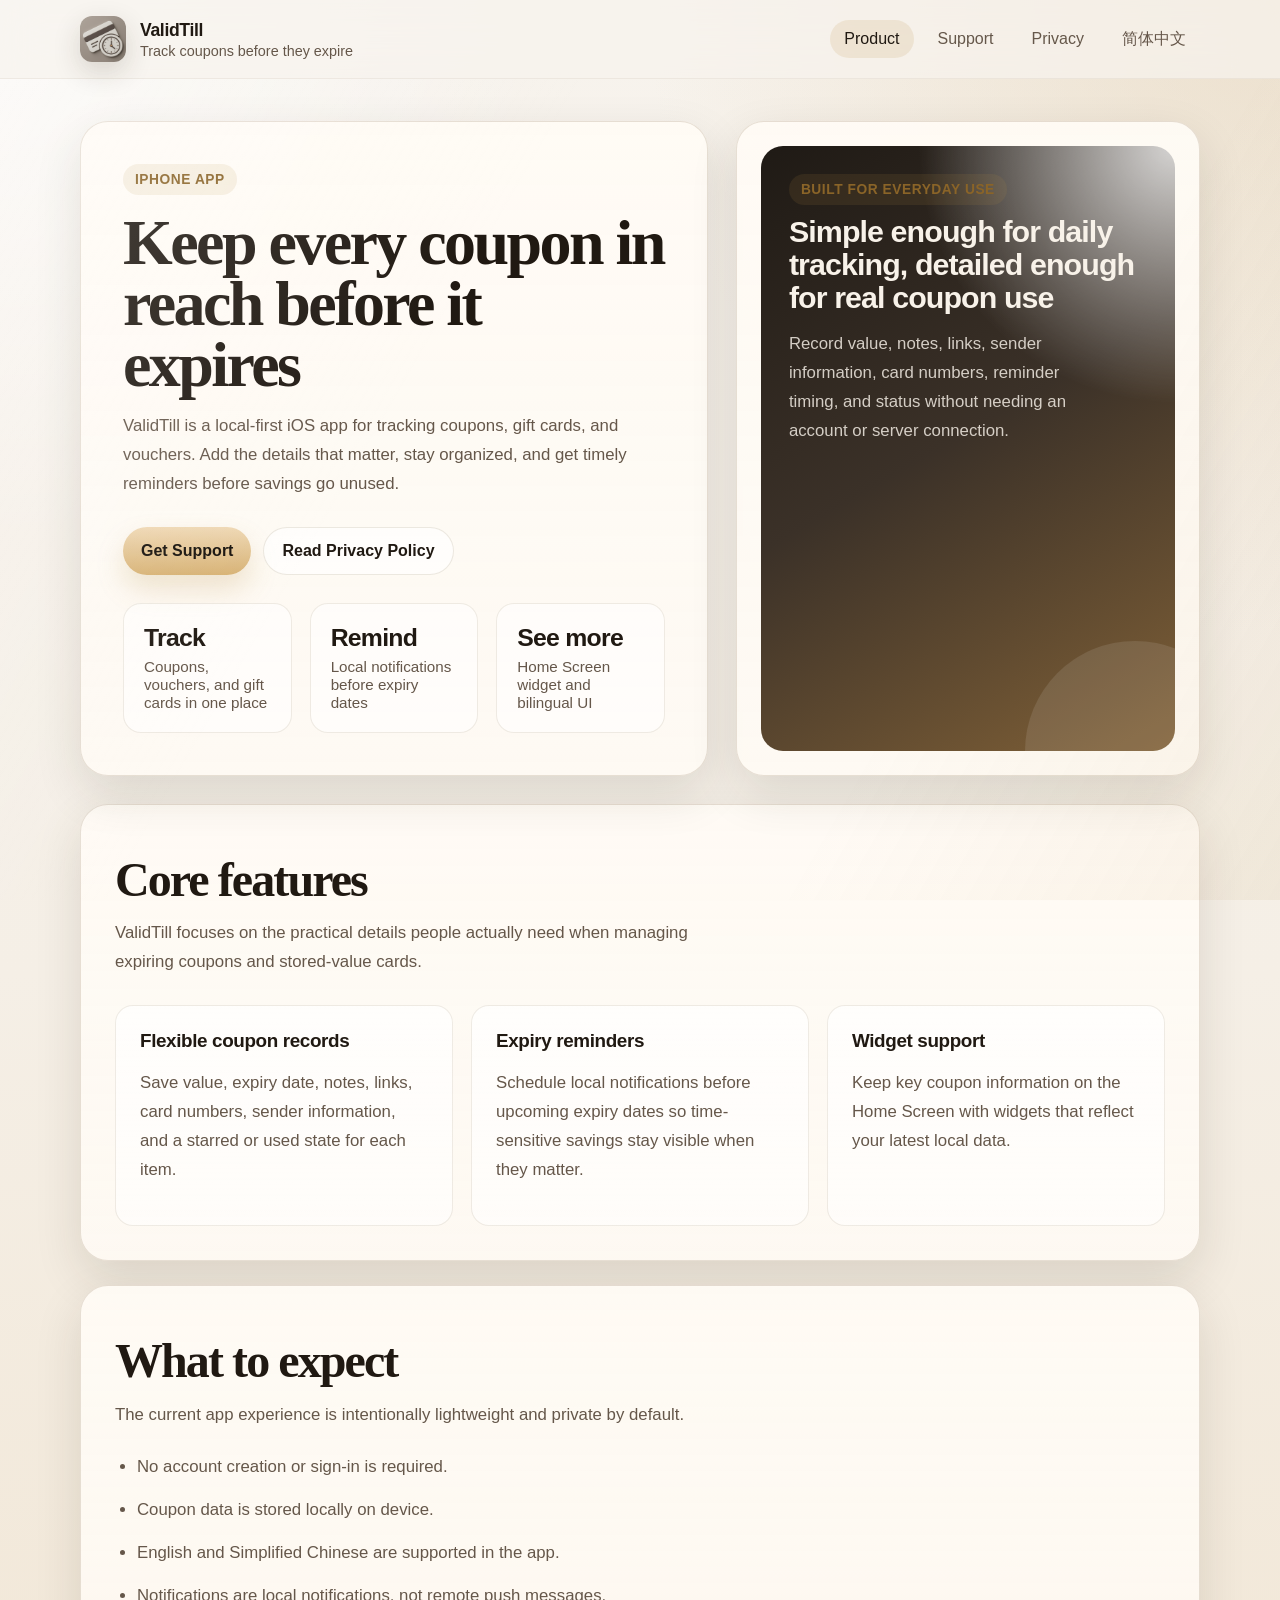
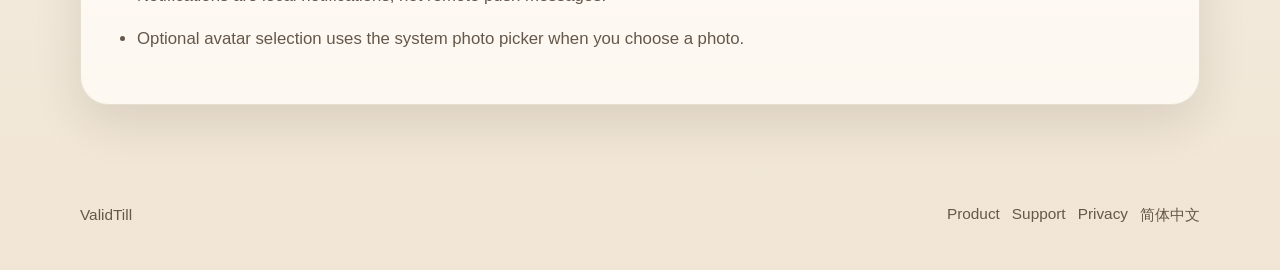
==== en/index.html @ 7db053ad "add webpage" ====
<!DOCTYPE html>
<html lang="en">
  <head>
    <meta charset="utf-8">
    <meta name="viewport" content="width=device-width, initial-scale=1">
    <title>ValidTill | Product</title>
    <meta name="description" content="ValidTill helps you track coupons, gift cards, and vouchers before they expire.">
    <link rel="icon" type="image/png" sizes="32x32" href="../assets/favicon-32x32.png">
    <link rel="icon" type="image/png" sizes="16x16" href="../assets/favicon-16x16.png">
    <link rel="apple-touch-icon" href="../assets/apple-touch-icon.png">
    <link rel="stylesheet" href="../assets/styles.css">
  </head>
  <body>
    <header class="site-header">
      <div class="site-header__inner">
        <a class="brand" href="../">
          <img class="brand__icon" src="../assets/validtill-icon.jpg" alt="ValidTill app icon">
          <div class="brand__wordmark">
            <span class="brand__name">ValidTill</span>
            <span class="brand__tag">Track coupons before they expire</span>
          </div>
        </a>
        <nav class="header-links" aria-label="Primary">
          <a class="is-active" href="./">Product</a>
          <a href="support/">Support</a>
          <a href="privacy/">Privacy</a>
          <a href="../zh/">简体中文</a>
        </nav>
      </div>
    </header>

    <main class="main">
      <div class="page-shell">
        <section class="hero">
          <div class="panel hero__content">
            <span class="eyebrow">iPhone app</span>
            <h1>Keep every coupon in reach before it expires</h1>
            <p>
              ValidTill is a local-first iOS app for tracking coupons, gift cards, and vouchers.
              Add the details that matter, stay organized, and get timely reminders before
              savings go unused.
            </p>
            <div class="hero-actions">
              <a class="button-link" href="support/">Get Support</a>
              <a class="ghost-link" href="privacy/">Read Privacy Policy</a>
            </div>
            <div class="metric-grid">
              <div class="metric">
                <strong>Track</strong>
                <span>Coupons, vouchers, and gift cards in one place</span>
              </div>
              <div class="metric">
                <strong>Remind</strong>
                <span>Local notifications before expiry dates</span>
              </div>
              <div class="metric">
                <strong>See more</strong>
                <span>Home Screen widget and bilingual UI</span>
              </div>
            </div>
          </div>

          <div class="panel hero__visual">
            <div class="hero-card">
              <span class="eyebrow">Built for everyday use</span>
              <h2>Simple enough for daily tracking, detailed enough for real coupon use</h2>
              <p>
                Record value, notes, links, sender information, card numbers, reminder timing,
                and status without needing an account or server connection.
              </p>
            </div>
          </div>
        </section>

        <section class="panel section">
          <div class="section-header">
            <h2>Core features</h2>
            <p>
              ValidTill focuses on the practical details people actually need when managing
              expiring coupons and stored-value cards.
            </p>
          </div>
          <div class="card-grid">
            <article class="card">
              <h3>Flexible coupon records</h3>
              <p>
                Save value, expiry date, notes, links, card numbers, sender information, and a
                starred or used state for each item.
              </p>
            </article>
            <article class="card">
              <h3>Expiry reminders</h3>
              <p>
                Schedule local notifications before upcoming expiry dates so time-sensitive savings
                stay visible when they matter.
              </p>
            </article>
            <article class="card">
              <h3>Widget support</h3>
              <p>
                Keep key coupon information on the Home Screen with widgets that reflect your
                latest local data.
              </p>
            </article>
          </div>
        </section>

        <section class="panel section">
          <div class="section-header">
            <h2>What to expect</h2>
            <p>
              The current app experience is intentionally lightweight and private by default.
            </p>
          </div>
          <ul class="support-list">
            <li>No account creation or sign-in is required.</li>
            <li>Coupon data is stored locally on device.</li>
            <li>English and Simplified Chinese are supported in the app.</li>
            <li>Notifications are local notifications, not remote push messages.</li>
            <li>Optional avatar selection uses the system photo picker when you choose a photo.</li>
          </ul>
        </section>
      </div>
    </main>

    <footer class="footer">
      <div class="footer__inner">
        <span>ValidTill</span>
        <div class="footer-links">
          <a href="./">Product</a>
          <a href="support/">Support</a>
          <a href="privacy/">Privacy</a>
          <a href="../zh/">简体中文</a>
        </div>
      </div>
    </footer>
  </body>
</html>
---- assets/styles.css ----
:root {
  --bg: #f5efe6;
  --bg-accent: #efe3d1;
  --surface: rgba(255, 251, 245, 0.84);
  --surface-strong: rgba(255, 251, 245, 0.94);
  --border: rgba(123, 98, 62, 0.18);
  --text: #201912;
  --text-muted: #65574a;
  --gold: #b78b42;
  --gold-soft: #d8c09a;
  --shadow: 0 18px 48px rgba(42, 31, 16, 0.12);
  --radius-lg: 28px;
  --radius-md: 18px;
  --radius-sm: 12px;
  --content-width: 1120px;
  --nav-height: 78px;
  --font-sans: "Avenir Next", "Helvetica Neue", "Segoe UI", sans-serif;
  --font-display: "Iowan Old Style", "Palatino Linotype", "Book Antiqua", serif;
}

* {
  box-sizing: border-box;
}

html {
  scroll-behavior: smooth;
}

body {
  margin: 0;
  min-height: 100vh;
  color: var(--text);
  font-family: var(--font-sans);
  background:
    radial-gradient(circle at top right, rgba(215, 188, 145, 0.34), transparent 28%),
    radial-gradient(circle at top left, rgba(255, 255, 255, 0.62), transparent 24%),
    linear-gradient(180deg, #f7f3ed 0%, var(--bg) 52%, #f1e6d5 100%);
}

body::before {
  content: "";
  position: fixed;
  inset: 0;
  pointer-events: none;
  background:
    linear-gradient(120deg, rgba(255, 255, 255, 0.24), transparent 35%),
    linear-gradient(300deg, rgba(183, 139, 66, 0.08), transparent 28%);
}

a {
  color: inherit;
  text-decoration: none;
}

img {
  max-width: 100%;
  display: block;
}

.page-shell {
  width: min(calc(100% - 32px), var(--content-width));
  margin: 0 auto;
}

.site-header {
  position: sticky;
  top: 0;
  z-index: 20;
  backdrop-filter: blur(20px);
  background: rgba(247, 243, 237, 0.72);
  border-bottom: 1px solid rgba(123, 98, 62, 0.08);
}

.site-header__inner {
  width: min(calc(100% - 32px), var(--content-width));
  min-height: var(--nav-height);
  margin: 0 auto;
  display: flex;
  align-items: center;
  justify-content: space-between;
  gap: 16px;
}

.brand {
  display: inline-flex;
  align-items: center;
  gap: 14px;
  min-width: 0;
}

.brand__icon {
  width: 46px;
  height: 46px;
  border-radius: 12px;
  box-shadow: 0 10px 28px rgba(42, 31, 16, 0.16);
}

.brand__wordmark {
  display: flex;
  flex-direction: column;
  gap: 2px;
}

.brand__name {
  font-size: 1.1rem;
  font-weight: 700;
  letter-spacing: -0.02em;
}

.brand__tag {
  color: var(--text-muted);
  font-size: 0.9rem;
}

.header-links {
  display: flex;
  flex-wrap: wrap;
  align-items: center;
  justify-content: flex-end;
  gap: 10px;
}

.header-links a {
  padding: 10px 14px;
  border-radius: 999px;
  color: var(--text-muted);
  transition: background-color 120ms ease, color 120ms ease, transform 120ms ease;
}

.header-links a:hover,
.header-links a:focus-visible {
  background: rgba(255, 255, 255, 0.72);
  color: var(--text);
  transform: translateY(-1px);
}

.header-links .is-active {
  background: rgba(183, 139, 66, 0.14);
  color: var(--text);
}

.main {
  padding: 42px 0 72px;
}

.hero {
  display: grid;
  grid-template-columns: minmax(0, 1.15fr) minmax(300px, 0.85fr);
  gap: 28px;
  align-items: stretch;
  margin-bottom: 28px;
}

.panel {
  background: linear-gradient(180deg, var(--surface-strong), var(--surface));
  border: 1px solid var(--border);
  border-radius: var(--radius-lg);
  box-shadow: var(--shadow);
}

.hero__content {
  padding: 42px;
}

.eyebrow {
  display: inline-flex;
  align-items: center;
  gap: 8px;
  padding: 8px 12px;
  border-radius: 999px;
  background: rgba(183, 139, 66, 0.12);
  color: #8a6428;
  font-size: 0.86rem;
  font-weight: 700;
  letter-spacing: 0.04em;
  text-transform: uppercase;
}

.hero h1,
.section-header h1,
.section-header h2 {
  margin: 18px 0 14px;
  font-family: var(--font-display);
  font-size: clamp(2.3rem, 5vw, 4.2rem);
  line-height: 0.95;
  letter-spacing: -0.04em;
}

.hero p,
.section-header p,
.card p,
.faq p,
.policy p,
.policy li,
.support-list li {
  color: var(--text-muted);
  font-size: 1.05rem;
  line-height: 1.72;
}

.hero-actions,
.link-grid {
  display: flex;
  flex-wrap: wrap;
  gap: 12px;
  margin-top: 28px;
}

.button-link,
.ghost-link {
  display: inline-flex;
  align-items: center;
  justify-content: center;
  gap: 8px;
  min-height: 48px;
  padding: 0 18px;
  border-radius: 999px;
  font-weight: 700;
  transition: transform 120ms ease, box-shadow 120ms ease, background-color 120ms ease;
}

.button-link {
  color: #17120c;
  background: linear-gradient(180deg, #efd8b4, #d7b274);
  box-shadow: 0 14px 28px rgba(183, 139, 66, 0.22);
}

.button-link:hover,
.button-link:focus-visible {
  transform: translateY(-1px);
  box-shadow: 0 16px 32px rgba(183, 139, 66, 0.28);
}

.ghost-link {
  color: var(--text);
  background: rgba(255, 255, 255, 0.64);
  border: 1px solid rgba(123, 98, 62, 0.14);
}

.ghost-link:hover,
.ghost-link:focus-visible {
  transform: translateY(-1px);
  background: rgba(255, 255, 255, 0.82);
}

.hero__visual {
  padding: 24px;
  display: flex;
  align-items: stretch;
}

.hero-card {
  position: relative;
  flex: 1;
  overflow: hidden;
  border-radius: calc(var(--radius-lg) - 6px);
  background:
    radial-gradient(circle at top right, rgba(255, 255, 255, 0.8), transparent 35%),
    linear-gradient(150deg, #1f1a15 0%, #3b3128 48%, #816137 100%);
  padding: 28px;
  color: #f8f2e9;
}

.hero-card::after {
  content: "";
  position: absolute;
  width: 220px;
  height: 220px;
  right: -70px;
  bottom: -110px;
  border-radius: 50%;
  background: rgba(255, 255, 255, 0.1);
}

.hero-card h2 {
  margin: 10px 0 10px;
  font-size: 1.9rem;
  line-height: 1.08;
  letter-spacing: -0.03em;
}

.hero-card p {
  max-width: 34ch;
  color: rgba(248, 242, 233, 0.82);
}

.metric-grid,
.card-grid {
  display: grid;
  gap: 18px;
  margin-top: 28px;
}

.metric-grid {
  grid-template-columns: repeat(3, minmax(0, 1fr));
}

.metric {
  padding: 20px;
  border-radius: var(--radius-md);
  background: rgba(255, 255, 255, 0.56);
  border: 1px solid rgba(123, 98, 62, 0.12);
}

.metric strong {
  display: block;
  margin-bottom: 6px;
  font-size: 1.55rem;
  letter-spacing: -0.03em;
}

.metric span {
  color: var(--text-muted);
  font-size: 0.95rem;
}

.card-grid {
  grid-template-columns: repeat(3, minmax(0, 1fr));
}

.card {
  padding: 24px;
  border-radius: var(--radius-md);
  background: linear-gradient(180deg, rgba(255, 255, 255, 0.72), rgba(255, 255, 255, 0.56));
  border: 1px solid rgba(123, 98, 62, 0.12);
}

.card h3 {
  margin: 0 0 10px;
  font-size: 1.18rem;
  letter-spacing: -0.02em;
}

.section {
  margin-top: 24px;
  padding: 34px;
}

.section-header {
  max-width: 70ch;
  margin-bottom: 24px;
}

.section-header h2,
.section-header h1 {
  font-size: clamp(2rem, 4vw, 3rem);
}

.support-list,
.policy-list {
  display: grid;
  gap: 14px;
  padding-left: 22px;
}

.support-layout {
  display: grid;
  grid-template-columns: minmax(0, 0.95fr) minmax(280px, 0.65fr);
  gap: 24px;
}

.faq-list {
  display: grid;
  gap: 14px;
}

.faq {
  padding: 22px;
  border-radius: var(--radius-md);
  background: rgba(255, 255, 255, 0.56);
  border: 1px solid rgba(123, 98, 62, 0.12);
}

.faq h3,
.policy h2,
.policy h3 {
  margin: 0 0 10px;
  letter-spacing: -0.02em;
}

.policy h3:not(:first-child) {
  margin-top: 22px;
}

.policy-meta {
  color: var(--text-muted);
  font-size: 0.96rem;
}

.policy-blocks {
  display: grid;
  gap: 18px;
}

.policy {
  padding: 24px;
  border-radius: var(--radius-md);
  background: rgba(255, 255, 255, 0.58);
  border: 1px solid rgba(123, 98, 62, 0.12);
}

.policy ul {
  margin: 0;
  padding-left: 22px;
}

.callout {
  padding: 24px;
  border-radius: var(--radius-md);
  background: linear-gradient(180deg, rgba(242, 227, 201, 0.6), rgba(255, 255, 255, 0.52));
  border: 1px solid rgba(183, 139, 66, 0.2);
}

.callout h3 {
  margin: 0 0 10px;
  font-size: 1.2rem;
  letter-spacing: -0.02em;
}

.footer {
  padding: 28px 0 44px;
  color: var(--text-muted);
  font-size: 0.96rem;
}

.footer__inner {
  width: min(calc(100% - 32px), var(--content-width));
  margin: 0 auto;
  display: flex;
  flex-wrap: wrap;
  align-items: center;
  justify-content: space-between;
  gap: 16px;
}

.footer-links {
  display: flex;
  flex-wrap: wrap;
  gap: 12px;
}

@media (max-width: 980px) {
  .hero,
  .support-layout,
  .card-grid {
    grid-template-columns: 1fr;
  }

  .metric-grid {
    grid-template-columns: 1fr;
  }

  .hero__content,
  .section,
  .hero__visual {
    padding: 26px;
  }

  .hero h1,
  .section-header h1,
  .section-header h2 {
    line-height: 1;
  }
}

@media (max-width: 720px) {
  .site-header__inner {
    padding: 14px 0;
    align-items: flex-start;
    flex-direction: column;
  }

  .header-links {
    width: 100%;
    justify-content: flex-start;
  }

  .main {
    padding-top: 28px;
  }

  .brand__tag {
    font-size: 0.84rem;
  }

  .hero-card h2 {
    font-size: 1.55rem;
  }

  .hero p,
  .section-header p,
  .card p,
  .faq p,
  .policy p,
  .policy li,
  .support-list li {
    font-size: 1rem;
  }
}
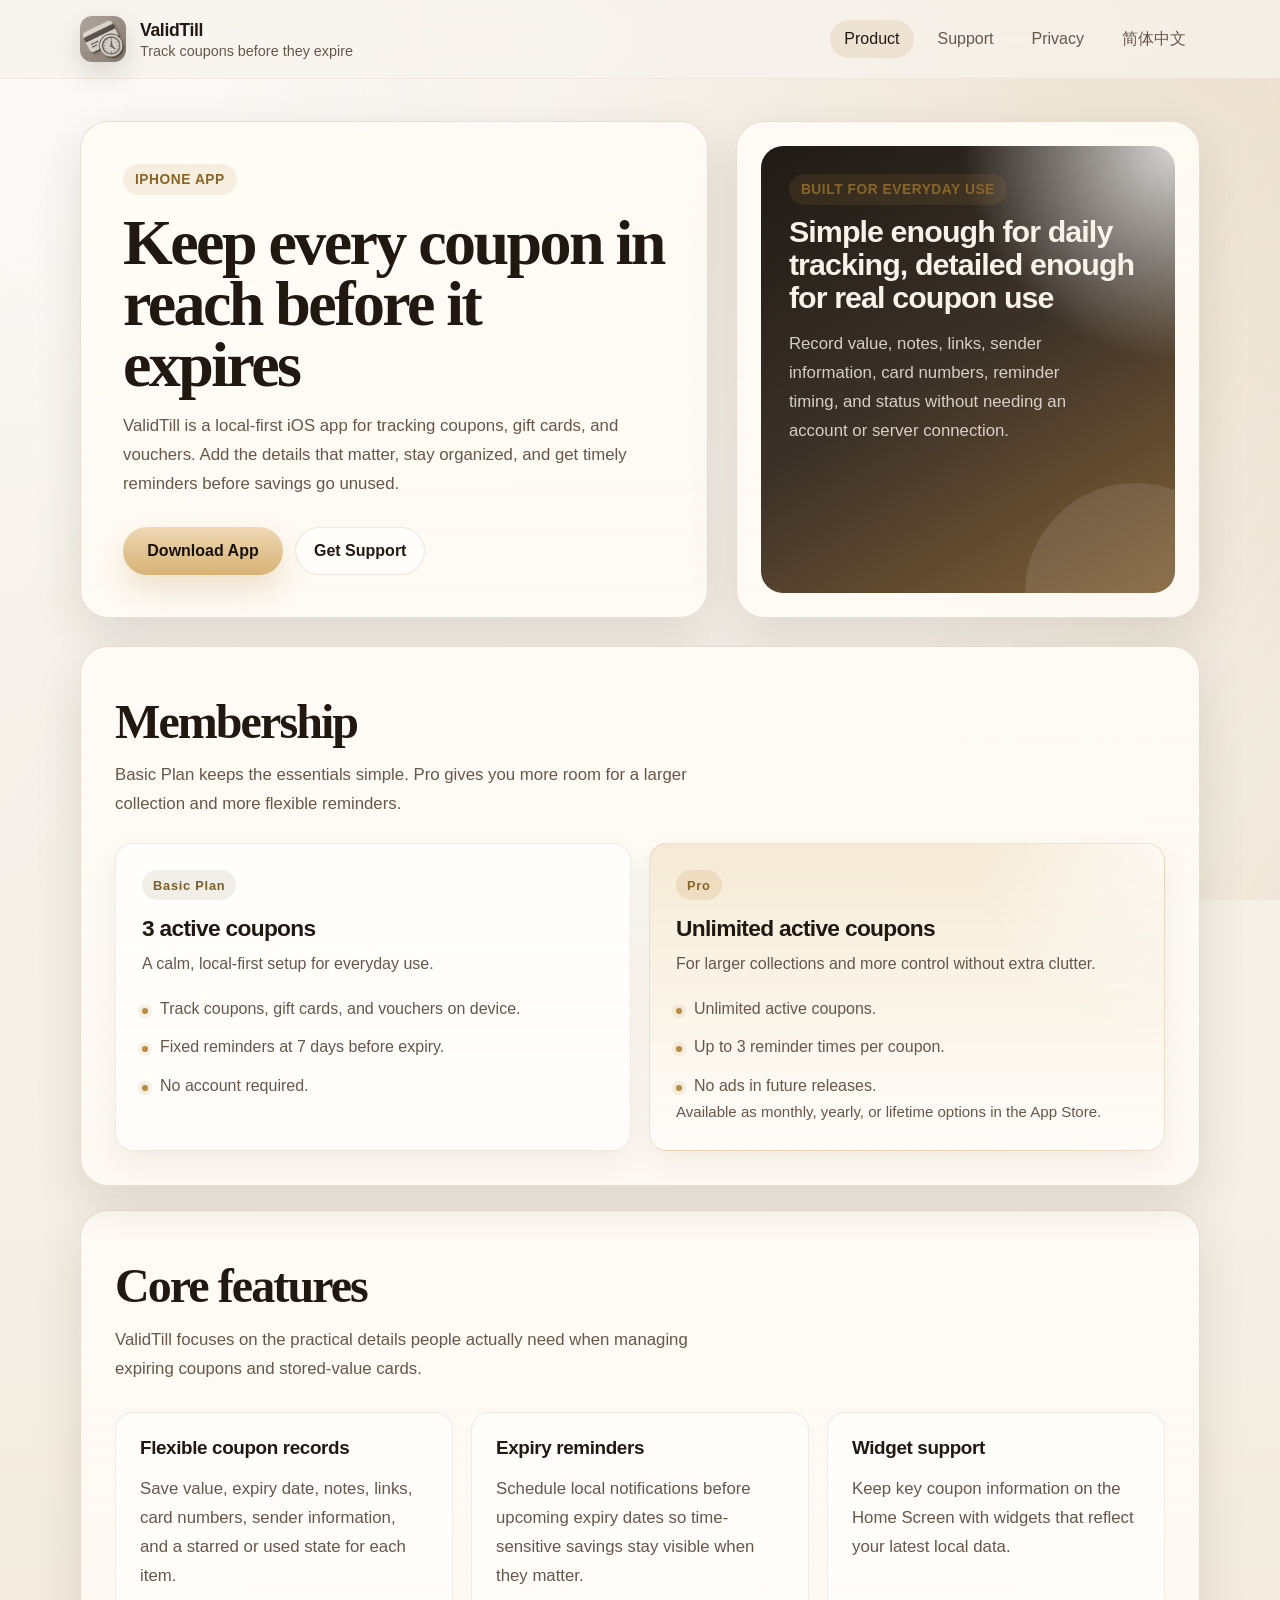
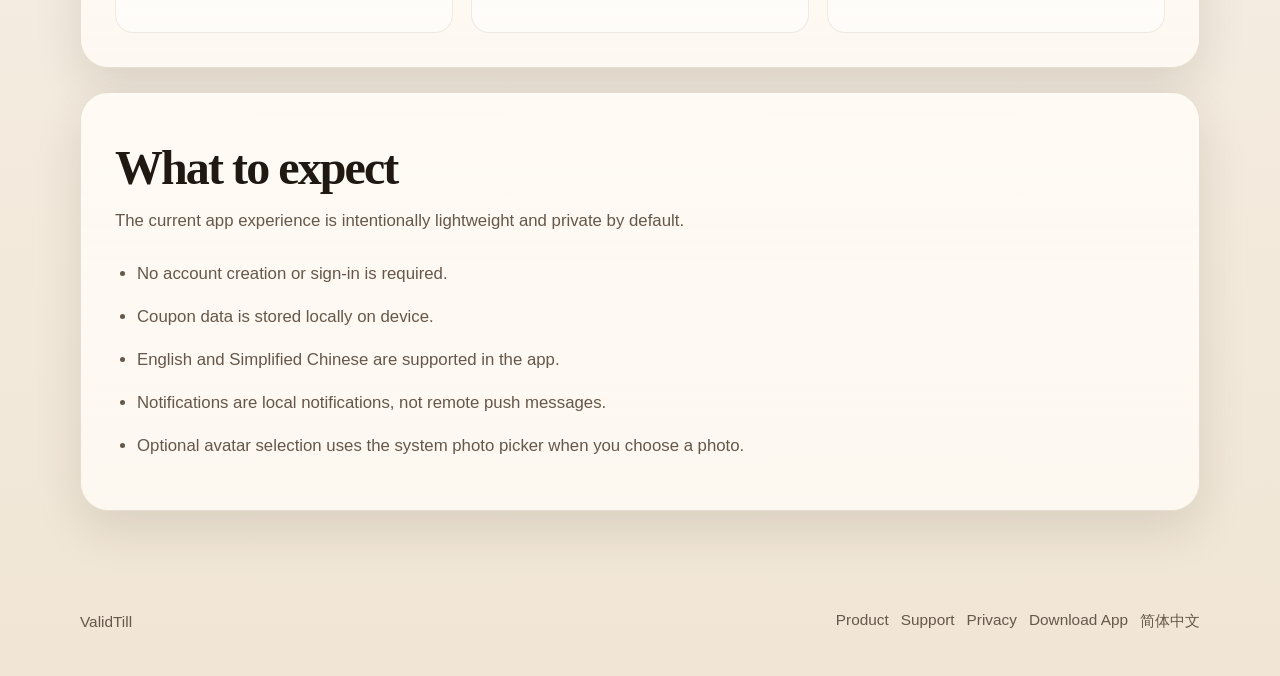
==== commit 85a088ea: "update" ====
--- a/en/index.html
+++ b/en/index.html
@@ -3,12 +3,65 @@
   <head>
     <meta charset="utf-8">
     <meta name="viewport" content="width=device-width, initial-scale=1">
-    <title>ValidTill | Product</title>
-    <meta name="description" content="ValidTill helps you track coupons, gift cards, and vouchers before they expire.">
+    <title>ValidTill | Coupon, gift card, and voucher tracker for iPhone</title>
+    <meta
+      name="description"
+      content="Track coupons, gift cards, and vouchers on your iPhone with ValidTill. Pro adds unlimited active coupons, flexible reminders, and future ad-free use."
+    >
+    <meta name="robots" content="index,follow,max-image-preview:large">
+    <meta name="theme-color" content="#f5efe6">
+    <link rel="canonical" href="https://validtill.oaky.ltd/en/">
+    <link rel="alternate" hreflang="en" href="https://validtill.oaky.ltd/en/">
+    <link rel="alternate" hreflang="zh-Hans" href="https://validtill.oaky.ltd/zh/">
+    <link rel="alternate" hreflang="x-default" href="https://validtill.oaky.ltd/">
+    <meta property="og:site_name" content="ValidTill">
+    <meta property="og:type" content="website">
+    <meta property="og:locale" content="en_US">
+    <meta property="og:locale:alternate" content="zh_CN">
+    <meta
+      property="og:title"
+      content="ValidTill | Coupon, gift card, and voucher tracker for iPhone"
+    >
+    <meta
+      property="og:description"
+      content="Track coupons, gift cards, and vouchers on your iPhone with ValidTill. Pro adds unlimited active coupons, flexible reminders, and future ad-free use."
+    >
+    <meta property="og:url" content="https://validtill.oaky.ltd/en/">
+    <meta property="og:image" content="https://validtill.oaky.ltd/assets/social-preview-en.jpg">
+    <meta property="og:image:alt" content="ValidTill social preview image with the app logo">
+    <meta name="twitter:card" content="summary_large_image">
+    <meta
+      name="twitter:title"
+      content="ValidTill | Coupon, gift card, and voucher tracker for iPhone"
+    >
+    <meta
+      name="twitter:description"
+      content="Track coupons, gift cards, and vouchers on your iPhone with ValidTill. Pro adds unlimited active coupons, flexible reminders, and future ad-free use."
+    >
+    <meta name="twitter:image" content="https://validtill.oaky.ltd/assets/social-preview-en.jpg">
+    <meta property="og:image:width" content="1200">
+    <meta property="og:image:height" content="630">
+    <meta name="twitter:image:alt" content="ValidTill social preview image with the app logo">
     <link rel="icon" type="image/png" sizes="32x32" href="../assets/favicon-32x32.png">
     <link rel="icon" type="image/png" sizes="16x16" href="../assets/favicon-16x16.png">
     <link rel="apple-touch-icon" href="../assets/apple-touch-icon.png">
     <link rel="stylesheet" href="../assets/styles.css">
+    <script type="application/ld+json">
+      {
+        "@context": "https://schema.org",
+        "@type": "SoftwareApplication",
+        "name": "ValidTill",
+        "applicationCategory": "UtilitiesApplication",
+        "operatingSystem": "iOS",
+        "description": "Track coupons, gift cards, and vouchers on your iPhone with ValidTill. Pro adds unlimited active coupons, flexible reminders, and future ad-free use.",
+        "url": "https://validtill.oaky.ltd/en/",
+        "inLanguage": "en",
+        "author": {
+          "@type": "Organization",
+          "name": "Oaky"
+        }
+      }
+    </script>
   </head>
   <body>
     <header class="site-header">
@@ -20,12 +73,28 @@
             <span class="brand__tag">Track coupons before they expire</span>
           </div>
         </a>
-        <nav class="header-links" aria-label="Primary">
-          <a class="is-active" href="./">Product</a>
-          <a href="support/">Support</a>
-          <a href="privacy/">Privacy</a>
-          <a href="../zh/">简体中文</a>
-        </nav>
+        <div class="header-actions">
+          <nav class="header-links header-links--desktop" aria-label="Primary">
+            <a class="is-active" href="./">Product</a>
+            <a href="support/">Support</a>
+            <a href="privacy/">Privacy</a>
+          </nav>
+          <details class="header-menu">
+            <summary class="header-menu__trigger" aria-label="Pages">
+              <span class="header-menu__bars" aria-hidden="true">
+                <span></span>
+                <span></span>
+                <span></span>
+              </span>
+            </summary>
+            <div class="header-menu__panel">
+              <a class="is-active" href="./">Product</a>
+              <a href="support/">Support</a>
+              <a href="privacy/">Privacy</a>
+            </div>
+          </details>
+          <a class="header-language" href="../zh/">简体中文</a>
+        </div>
       </div>
     </header>
 
@@ -41,22 +110,14 @@
               savings go unused.
             </p>
             <div class="hero-actions">
-              <a class="button-link" href="support/">Get Support</a>
-              <a class="ghost-link" href="privacy/">Read Privacy Policy</a>
-            </div>
-            <div class="metric-grid">
-              <div class="metric">
-                <strong>Track</strong>
-                <span>Coupons, vouchers, and gift cards in one place</span>
-              </div>
-              <div class="metric">
-                <strong>Remind</strong>
-                <span>Local notifications before expiry dates</span>
-              </div>
-              <div class="metric">
-                <strong>See more</strong>
-                <span>Home Screen widget and bilingual UI</span>
-              </div>
+              <details class="download-qr">
+                <summary class="button-link download-qr__trigger">Download App</summary>
+                <div class="download-qr__panel">
+                  <img src="../assets/qr_code/validtill_ios_qr_code.png" alt="QR code to download ValidTill from the App Store">
+                  <p>Scan with your iPhone to open the App Store.</p>
+                </div>
+              </details>
+              <a class="ghost-link" href="support/">Get Support</a>
             </div>
           </div>
 
@@ -69,6 +130,38 @@
                 and status without needing an account or server connection.
               </p>
             </div>
+          </div>
+        </section>
+
+        <section class="panel section section--membership">
+          <div class="section-header">
+            <h2>Membership</h2>
+            <p>Basic Plan keeps the essentials simple. Pro gives you more room for a larger collection and more flexible reminders.</p>
+          </div>
+          <div class="membership-grid">
+            <article class="membership-plan">
+              <span class="membership-plan__label">Basic Plan</span>
+              <h3>3 active coupons</h3>
+              <p>A calm, local-first setup for everyday use.</p>
+              <ul class="membership-list">
+                <li>Track coupons, gift cards, and vouchers on device.</li>
+                <li>Fixed reminders at 7 days before expiry.</li>
+                <li>No account required.</li>
+              </ul>
+            </article>
+            <article class="membership-plan membership-plan--pro">
+              <span class="membership-plan__label membership-plan__label--pro">Pro</span>
+              <h3>Unlimited active coupons</h3>
+              <p>For larger collections and more control without extra clutter.</p>
+              <ul class="membership-list">
+                <li>Unlimited active coupons.</li>
+                <li>Up to 3 reminder times per coupon.</li>
+                <li>No ads in future releases.</li>
+              </ul>
+              <p class="membership-note">
+                Available as monthly, yearly, or lifetime options in the App Store.
+              </p>
+            </article>
           </div>
         </section>
 
@@ -130,9 +223,11 @@
           <a href="./">Product</a>
           <a href="support/">Support</a>
           <a href="privacy/">Privacy</a>
+          <a href="https://apps.apple.com/us/app/validtill/id6760955448" target="_blank" rel="noopener noreferrer">Download App</a>
           <a href="../zh/">简体中文</a>
         </div>
       </div>
     </footer>
+    <script src="../assets/site.js" defer></script>
   </body>
 </html>
--- a/assets/styles.css
+++ b/assets/styles.css
@@ -86,6 +86,7 @@
   align-items: center;
   gap: 14px;
   min-width: 0;
+  flex: 1 1 auto;
 }
 
 .brand__icon {
@@ -99,6 +100,7 @@
   display: flex;
   flex-direction: column;
   gap: 2px;
+  min-width: 0;
 }
 
 .brand__name {
@@ -114,27 +116,145 @@
 
 .header-links {
   display: flex;
-  flex-wrap: wrap;
+  flex-wrap: nowrap;
   align-items: center;
   justify-content: flex-end;
   gap: 10px;
-}
-
-.header-links a {
+  min-width: 0;
+}
+
+.header-links a,
+.header-language {
+  display: inline-flex;
+  align-items: center;
+  justify-content: center;
   padding: 10px 14px;
   border-radius: 999px;
   color: var(--text-muted);
   transition: background-color 120ms ease, color 120ms ease, transform 120ms ease;
+  white-space: nowrap;
 }
 
 .header-links a:hover,
-.header-links a:focus-visible {
+.header-links a:focus-visible,
+.header-language:hover,
+.header-language:focus-visible {
   background: rgba(255, 255, 255, 0.72);
   color: var(--text);
   transform: translateY(-1px);
 }
 
 .header-links .is-active {
+  background: rgba(183, 139, 66, 0.14);
+  color: var(--text);
+}
+
+.header-actions {
+  display: flex;
+  align-items: center;
+  justify-content: flex-end;
+  gap: 10px;
+  min-width: 0;
+  flex: 0 0 auto;
+}
+
+.header-menu {
+  position: relative;
+  display: none;
+  flex: 0 0 auto;
+}
+
+.header-menu > summary {
+  list-style: none;
+}
+
+.header-menu > summary::-webkit-details-marker {
+  display: none;
+}
+
+.header-menu__trigger {
+  display: inline-flex;
+  align-items: center;
+  justify-content: center;
+  width: 44px;
+  height: 44px;
+  padding: 0;
+  border-radius: 14px;
+  border: 1px solid rgba(123, 98, 62, 0.14);
+  background: rgba(255, 255, 255, 0.64);
+  color: var(--text);
+  cursor: pointer;
+  transition: background-color 120ms ease, border-color 120ms ease, color 120ms ease, transform 120ms ease;
+}
+
+.header-menu__trigger:hover,
+.header-menu__trigger:focus-visible {
+  background: rgba(255, 255, 255, 0.84);
+  transform: translateY(-1px);
+}
+
+.header-menu[open] > .header-menu__trigger {
+  background: rgba(183, 139, 66, 0.14);
+  border-color: rgba(183, 139, 66, 0.22);
+  color: #8a6428;
+}
+
+.header-menu__bars {
+  width: 18px;
+  display: grid;
+  gap: 3px;
+}
+
+.header-menu__bars span {
+  display: block;
+  height: 2px;
+  border-radius: 999px;
+  background: currentColor;
+}
+
+.header-menu__panel {
+  position: absolute;
+  top: calc(100% + 12px);
+  right: 0;
+  width: 184px;
+  padding: 8px;
+  border-radius: 20px;
+  background: linear-gradient(180deg, rgba(255, 251, 245, 0.98), rgba(255, 248, 239, 0.92));
+  border: 1px solid rgba(123, 98, 62, 0.14);
+  box-shadow: 0 24px 52px rgba(42, 31, 16, 0.18);
+  opacity: 0;
+  transform: translateY(-8px) scale(0.98);
+  visibility: hidden;
+  pointer-events: none;
+  z-index: 30;
+  transition: opacity 160ms ease, transform 160ms ease, visibility 0s linear 160ms;
+}
+
+.header-menu[open] .header-menu__panel {
+  opacity: 1;
+  transform: translateY(0) scale(1);
+  visibility: visible;
+  pointer-events: auto;
+  transition: opacity 160ms ease, transform 160ms ease;
+}
+
+.header-menu__panel a {
+  display: flex;
+  align-items: center;
+  min-height: 40px;
+  padding: 0 12px;
+  border-radius: 12px;
+  color: var(--text-muted);
+  transition: background-color 120ms ease, color 120ms ease;
+}
+
+.header-menu__panel a:hover,
+.header-menu__panel a:focus-visible {
+  background: rgba(255, 255, 255, 0.82);
+  color: var(--text);
+}
+
+.header-menu__panel .is-active {
   background: rgba(183, 139, 66, 0.14);
   color: var(--text);
 }
@@ -202,8 +322,19 @@
 .link-grid {
   display: flex;
   flex-wrap: wrap;
+  align-items: flex-start;
   gap: 12px;
   margin-top: 28px;
+}
+
+.hero-note {
+  max-width: 46ch;
+  margin-top: 18px;
+  padding-left: 14px;
+  border-left: 3px solid rgba(183, 139, 66, 0.32);
+  color: var(--text-muted);
+  font-size: 0.98rem;
+  line-height: 1.68;
 }
 
 .button-link,
@@ -219,6 +350,13 @@
   transition: transform 120ms ease, box-shadow 120ms ease, background-color 120ms ease;
 }
 
+button.button-link {
+  appearance: none;
+  border: 0;
+  cursor: pointer;
+  font: inherit;
+}
+
 .button-link {
   color: #17120c;
   background: linear-gradient(180deg, #efd8b4, #d7b274);
@@ -241,6 +379,75 @@
 .ghost-link:focus-visible {
   transform: translateY(-1px);
   background: rgba(255, 255, 255, 0.82);
+}
+
+.download-qr {
+  position: relative;
+  display: inline-flex;
+  flex-direction: column;
+  align-items: flex-start;
+}
+
+.download-qr > summary {
+  list-style: none;
+}
+
+.download-qr > summary::-webkit-details-marker {
+  display: none;
+}
+
+.download-qr__trigger {
+  min-width: 160px;
+}
+
+.download-qr__panel {
+  position: absolute;
+  left: 0;
+  bottom: calc(100% + 14px);
+  width: min(320px, calc(100vw - 32px));
+  padding: 18px;
+  border-radius: 24px;
+  background: linear-gradient(180deg, rgba(255, 251, 245, 0.98), rgba(255, 248, 239, 0.92));
+  border: 1px solid rgba(123, 98, 62, 0.14);
+  box-shadow: 0 24px 52px rgba(42, 31, 16, 0.18);
+  opacity: 0;
+  transform: translateY(8px) scale(0.98);
+  visibility: hidden;
+  pointer-events: none;
+  z-index: 10;
+  transition: opacity 160ms ease, transform 160ms ease, visibility 0s linear 160ms;
+}
+
+.download-qr[open] .download-qr__panel {
+  opacity: 1;
+  transform: translateY(0) scale(1);
+  visibility: visible;
+  pointer-events: auto;
+  transition: opacity 160ms ease, transform 160ms ease;
+}
+
+.download-qr__panel img {
+  display: block;
+  width: 100%;
+  max-width: 220px;
+  margin: 0 auto 14px;
+  padding: 12px;
+  border-radius: 20px;
+  background: #ffffff;
+}
+
+.download-qr__panel p {
+  margin: 0;
+  color: var(--text-muted);
+  font-size: 0.96rem;
+  line-height: 1.6;
+  text-align: center;
+}
+
+.download-qr > summary.button-link:hover,
+.download-qr > summary.button-link:focus-visible {
+  transform: translateY(-1px);
+  box-shadow: 0 16px 32px rgba(183, 139, 66, 0.28);
 }
 
 .hero__visual {
@@ -318,6 +525,98 @@
   grid-template-columns: repeat(3, minmax(0, 1fr));
 }
 
+.membership-grid {
+  display: grid;
+  grid-template-columns: repeat(2, minmax(0, 1fr));
+  gap: 18px;
+}
+
+.membership-plan {
+  padding: 26px;
+  border-radius: var(--radius-md);
+  background: linear-gradient(180deg, rgba(255, 255, 255, 0.72), rgba(255, 255, 255, 0.56));
+  border: 1px solid rgba(123, 98, 62, 0.12);
+  box-shadow: 0 14px 32px rgba(42, 31, 16, 0.06);
+  transition: transform 140ms ease, box-shadow 140ms ease, border-color 140ms ease;
+}
+
+.membership-plan:hover,
+.membership-plan:focus-within {
+  transform: translateY(-2px);
+  box-shadow: 0 18px 36px rgba(42, 31, 16, 0.09);
+}
+
+.membership-plan--pro {
+  background:
+    radial-gradient(circle at top right, rgba(255, 255, 255, 0.7), transparent 32%),
+    linear-gradient(180deg, rgba(242, 227, 201, 0.72), rgba(255, 255, 255, 0.58));
+  border-color: rgba(183, 139, 66, 0.22);
+}
+
+.membership-plan__label {
+  display: inline-flex;
+  align-items: center;
+  min-height: 30px;
+  padding: 0 11px;
+  border-radius: 999px;
+  background: rgba(123, 98, 62, 0.1);
+  color: #7b5e28;
+  font-size: 0.8rem;
+  font-weight: 700;
+  letter-spacing: 0.06em;
+}
+
+.membership-plan__label--pro {
+  background: rgba(183, 139, 66, 0.16);
+  color: #8a6428;
+}
+
+.membership-plan h3 {
+  margin: 16px 0 10px;
+  font-size: 1.42rem;
+  line-height: 1.1;
+  letter-spacing: -0.03em;
+}
+
+.membership-plan p {
+  margin: 0;
+  color: var(--text-muted);
+  line-height: 1.68;
+}
+
+.membership-list {
+  display: grid;
+  gap: 12px;
+  margin: 18px 0 0;
+  padding: 0;
+  list-style: none;
+}
+
+.membership-list li {
+  position: relative;
+  padding-left: 18px;
+  color: var(--text-muted);
+  line-height: 1.65;
+}
+
+.membership-list li::before {
+  content: "";
+  position: absolute;
+  left: 0;
+  top: 0.75em;
+  width: 6px;
+  height: 6px;
+  border-radius: 50%;
+  background: var(--gold);
+  box-shadow: 0 0 0 4px rgba(183, 139, 66, 0.12);
+}
+
+.membership-note {
+  margin-top: 14px;
+  color: var(--text-muted);
+  font-size: 0.94rem;
+}
+
 .card {
   padding: 24px;
   border-radius: var(--radius-md);
@@ -439,10 +738,35 @@
   gap: 12px;
 }
 
+@keyframes rise-up {
+  from {
+    opacity: 0;
+    transform: translateY(12px);
+  }
+
+  to {
+    opacity: 1;
+    transform: translateY(0);
+  }
+}
+
+.hero__content {
+  animation: rise-up 620ms ease both;
+}
+
+.hero__visual {
+  animation: rise-up 620ms ease 90ms both;
+}
+
+.section--membership {
+  animation: rise-up 620ms ease 150ms both;
+}
+
 @media (max-width: 980px) {
   .hero,
   .support-layout,
-  .card-grid {
+  .card-grid,
+  .membership-grid {
     grid-template-columns: 1fr;
   }
 
@@ -456,6 +780,10 @@
     padding: 26px;
   }
 
+  .download-qr__panel {
+    width: min(300px, calc(100vw - 32px));
+  }
+
   .hero h1,
   .section-header h1,
   .section-header h2 {
@@ -463,32 +791,55 @@
   }
 }
 
-@media (max-width: 720px) {
+@media (max-width: 800px) {
   .site-header__inner {
-    padding: 14px 0;
-    align-items: flex-start;
-    flex-direction: column;
-  }
-
-  .header-links {
-    width: 100%;
-    justify-content: flex-start;
+    min-height: 68px;
+    padding: 12px 0;
+  }
+
+  .brand__icon {
+    width: 40px;
+    height: 40px;
+    border-radius: 11px;
+  }
+
+  .brand__name {
+    font-size: 1rem;
+  }
+
+  .brand__tag {
+    display: none;
+  }
+
+  .header-links--desktop {
+    display: none;
+  }
+
+  .header-menu {
+    display: block;
+  }
+
+  .header-actions {
+    gap: 8px;
+  }
+
+  .header-language {
+    min-height: 42px;
+    padding: 9px 12px;
+    font-size: 0.94rem;
   }
 
   .main {
     padding-top: 28px;
   }
 
-  .brand__tag {
-    font-size: 0.84rem;
-  }
-
   .hero-card h2 {
     font-size: 1.55rem;
   }
 
   .hero p,
   .section-header p,
+  .hero-note,
   .card p,
   .faq p,
   .policy p,
@@ -497,3 +848,35 @@
     font-size: 1rem;
   }
 }
+
+@media (max-width: 720px) {
+  .hero-card h2 {
+    font-size: 1.5rem;
+  }
+
+  .hero p,
+  .section-header p,
+  .hero-note,
+  .card p,
+  .faq p,
+  .policy p,
+  .policy li,
+  .support-list li {
+    font-size: 1rem;
+  }
+}
+
+@media (prefers-reduced-motion: reduce) {
+  html {
+    scroll-behavior: auto;
+  }
+
+  *,
+  *::before,
+  *::after {
+    animation-duration: 0.001ms !important;
+    animation-iteration-count: 1 !important;
+    transition-duration: 0.001ms !important;
+    scroll-behavior: auto !important;
+  }
+}
